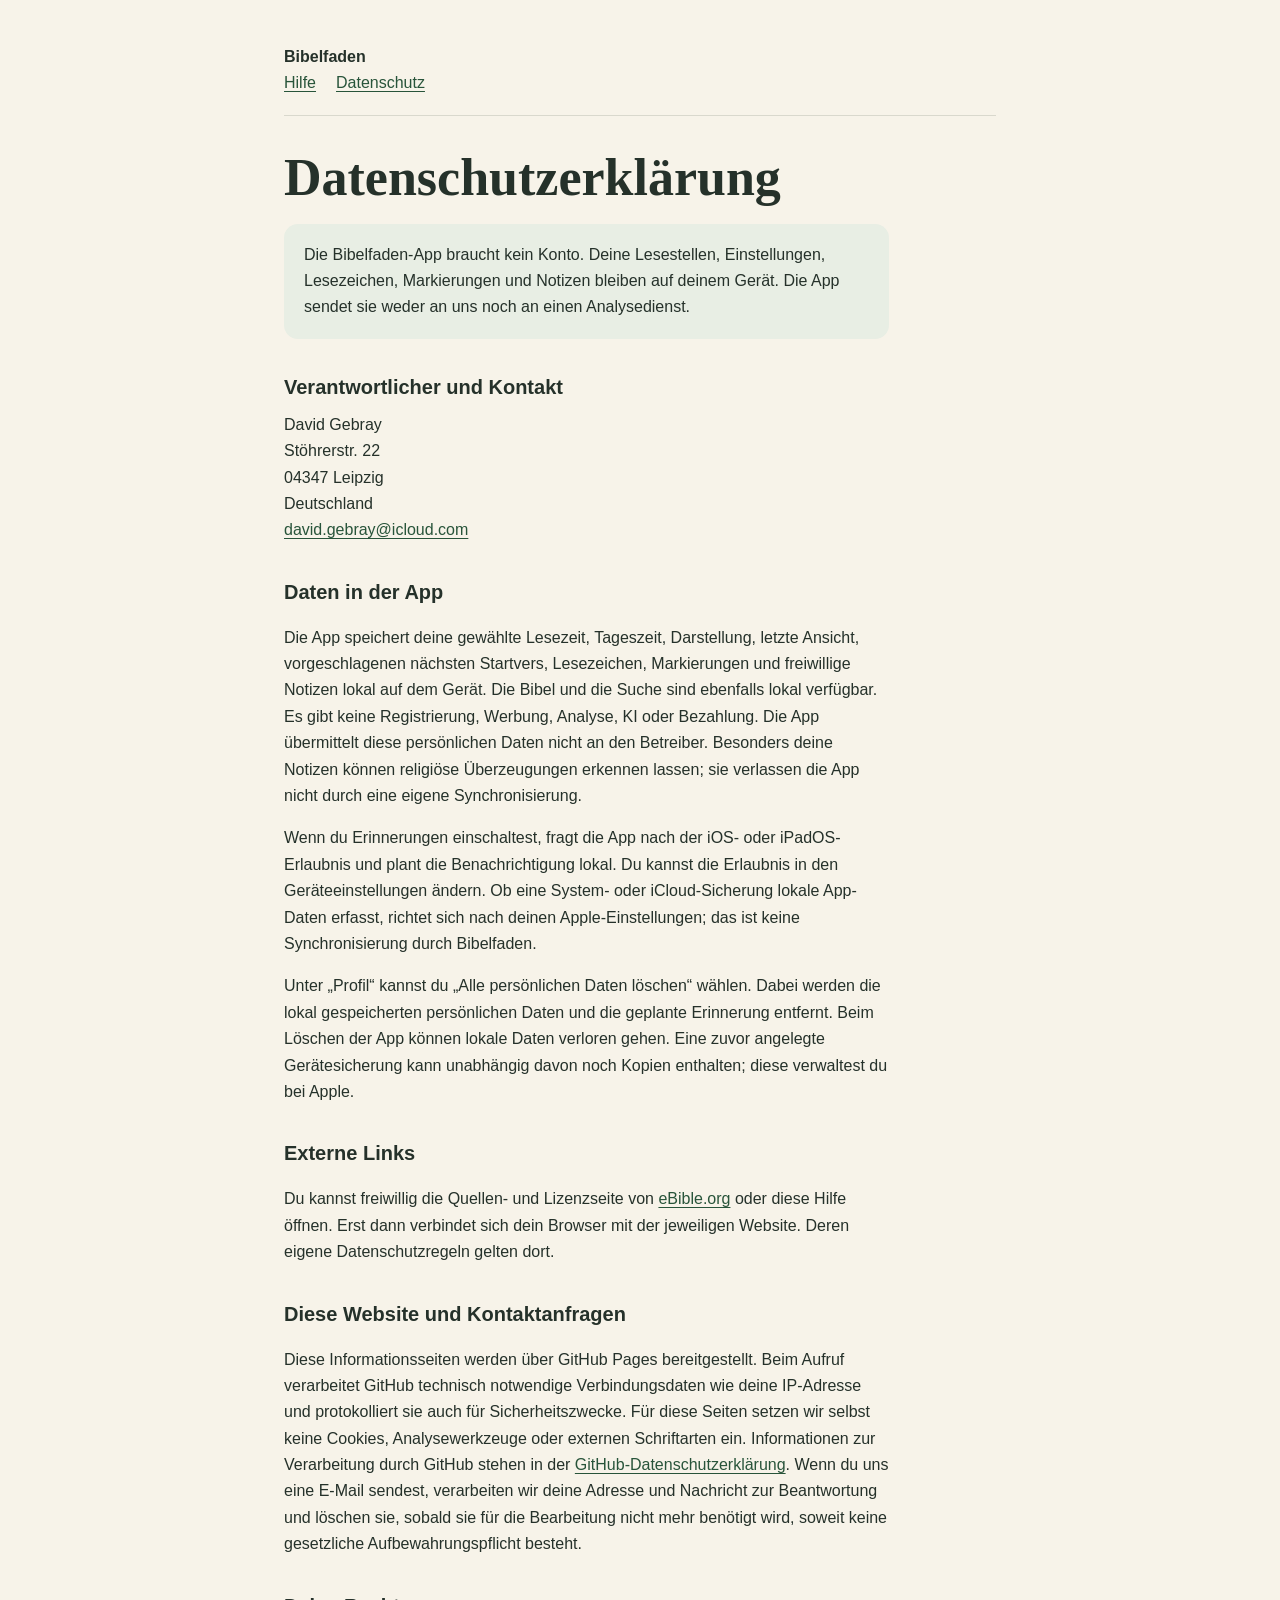
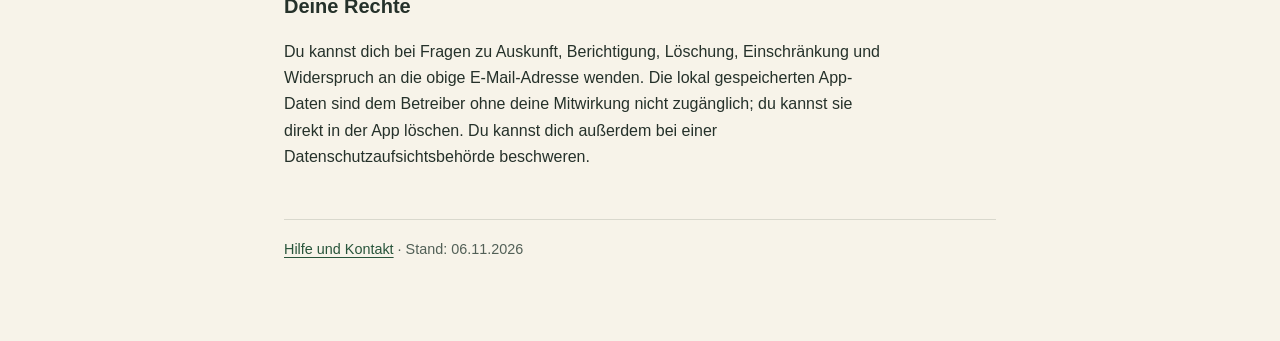
==== datenschutz.html @ 47ad61ff "Publish Bibelfaden help and privacy pages" ====
<!doctype html><html lang="de"><head><meta charset="utf-8"><meta name="viewport" content="width=device-width,initial-scale=1"><title>Bibelfaden – Datenschutz</title><link rel="stylesheet" href="style.css"></head><body><main><header><strong>Bibelfaden</strong><nav aria-label="Seiten"><a href="./">Hilfe</a><a href="datenschutz.html">Datenschutz</a></nav></header><h1>Datenschutzerklärung</h1><p class="note">Die Bibelfaden-App braucht kein Konto. Deine Lesestellen, Einstellungen, Lesezeichen, Markierungen und Notizen bleiben auf deinem Gerät. Die App sendet sie weder an uns noch an einen Analysedienst.</p><h2>Verantwortlicher und Kontakt</h2><address>David Gebray<br>Stöhrerstr. 22<br>04347 Leipzig<br>Deutschland<br><a href="mailto:david.gebray@icloud.com">david.gebray@icloud.com</a></address><h2>Daten in der App</h2><p>Die App speichert deine gewählte Lesezeit, Tageszeit, Darstellung, letzte Ansicht, vorgeschlagenen nächsten Startvers, Lesezeichen, Markierungen und freiwillige Notizen lokal auf dem Gerät. Die Bibel und die Suche sind ebenfalls lokal verfügbar. Es gibt keine Registrierung, Werbung, Analyse, KI oder Bezahlung. Die App übermittelt diese persönlichen Daten nicht an den Betreiber. Besonders deine Notizen können religiöse Überzeugungen erkennen lassen; sie verlassen die App nicht durch eine eigene Synchronisierung.</p><p>Wenn du Erinnerungen einschaltest, fragt die App nach der iOS- oder iPadOS-Erlaubnis und plant die Benachrichtigung lokal. Du kannst die Erlaubnis in den Geräteeinstellungen ändern. Ob eine System- oder iCloud-Sicherung lokale App-Daten erfasst, richtet sich nach deinen Apple-Einstellungen; das ist keine Synchronisierung durch Bibelfaden.</p><p>Unter „Profil“ kannst du „Alle persönlichen Daten löschen“ wählen. Dabei werden die lokal gespeicherten persönlichen Daten und die geplante Erinnerung entfernt. Beim Löschen der App können lokale Daten verloren gehen. Eine zuvor angelegte Gerätesicherung kann unabhängig davon noch Kopien enthalten; diese verwaltest du bei Apple.</p><h2>Externe Links</h2><p>Du kannst freiwillig die Quellen- und Lizenzseite von <a href="https://ebible.org/deu1951/copyright.htm">eBible.org</a> oder diese Hilfe öffnen. Erst dann verbindet sich dein Browser mit der jeweiligen Website. Deren eigene Datenschutzregeln gelten dort.</p><h2>Diese Website und Kontaktanfragen</h2><p>Diese Informationsseiten werden über GitHub Pages bereitgestellt. Beim Aufruf verarbeitet GitHub technisch notwendige Verbindungsdaten wie deine IP-Adresse und protokolliert sie auch für Sicherheitszwecke. Für diese Seiten setzen wir selbst keine Cookies, Analysewerkzeuge oder externen Schriftarten ein. Informationen zur Verarbeitung durch GitHub stehen in der <a href="https://docs.github.com/en/site-policy/privacy-policies/github-general-privacy-statement">GitHub-Datenschutzerklärung</a>. Wenn du uns eine E-Mail sendest, verarbeiten wir deine Adresse und Nachricht zur Beantwortung und löschen sie, sobald sie für die Bearbeitung nicht mehr benötigt wird, soweit keine gesetzliche Aufbewahrungspflicht besteht.</p><h2>Deine Rechte</h2><p>Du kannst dich bei Fragen zu Auskunft, Berichtigung, Löschung, Einschränkung und Widerspruch an die obige E-Mail-Adresse wenden. Die lokal gespeicherten App-Daten sind dem Betreiber ohne deine Mitwirkung nicht zugänglich; du kannst sie direkt in der App löschen. Du kannst dich außerdem bei einer Datenschutzaufsichtsbehörde beschweren.</p><footer><a href="./">Hilfe und Kontakt</a> · Stand: 06.11.2026</footer></main></body></html>
---- style.css ----
:root{color-scheme:light;font-family:-apple-system,BlinkMacSystemFont,"Segoe UI",sans-serif;color:#25312a;background:#f7f3e9}*{box-sizing:border-box}body{margin:0;line-height:1.65}main{max-width:760px;margin:0 auto;padding:44px 24px 80px}header{border-bottom:1px solid #d9d8cd;margin-bottom:32px;padding-bottom:18px}nav{display:flex;gap:20px;flex-wrap:wrap}h1{font-family:Georgia,serif;font-size:clamp(2rem,5vw,3.25rem);line-height:1.15;margin:28px 0 14px}h2{font-size:1.25rem;margin:32px 0 8px}p,li{max-width:68ch}a{color:#28543a;text-underline-offset:3px}address{font-style:normal}.note{background:#e8eee4;border-radius:14px;padding:18px 20px}footer{border-top:1px solid #d9d8cd;margin-top:48px;padding-top:18px;color:#526057;font-size:.9rem}
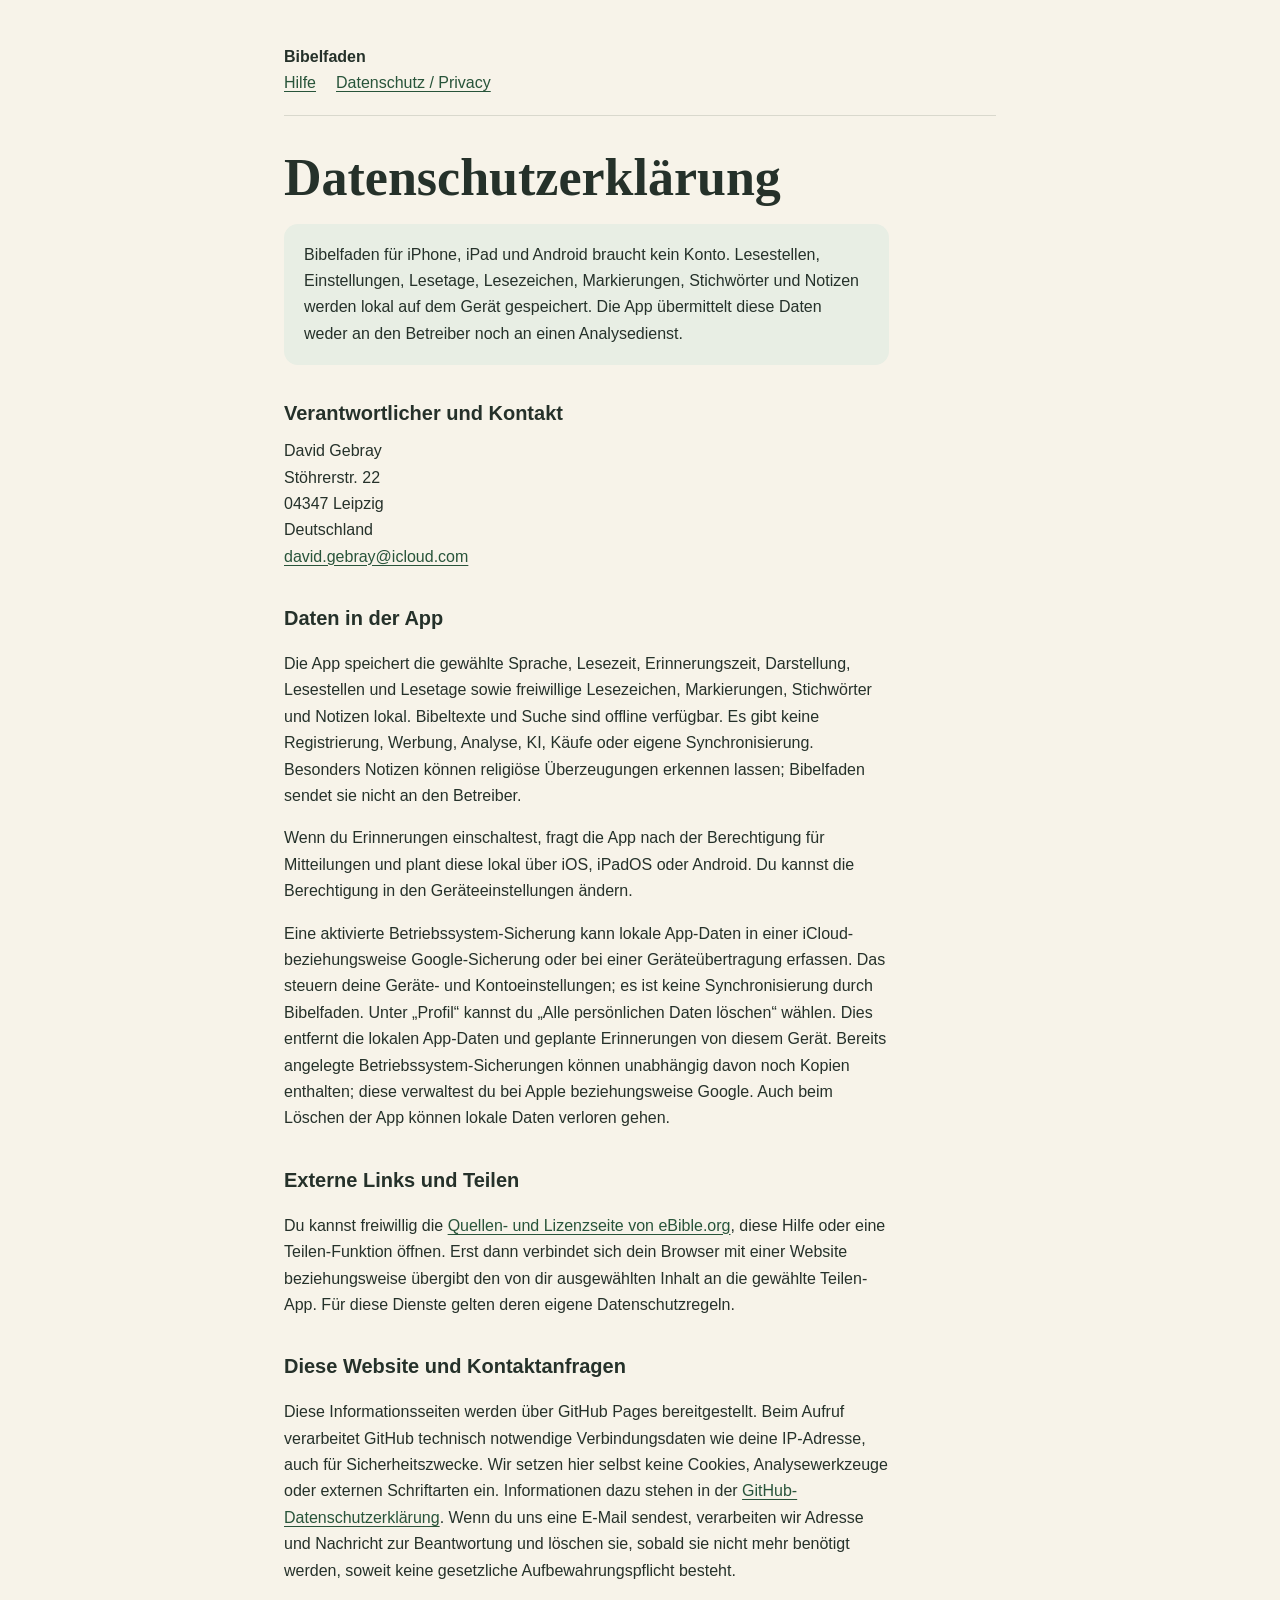
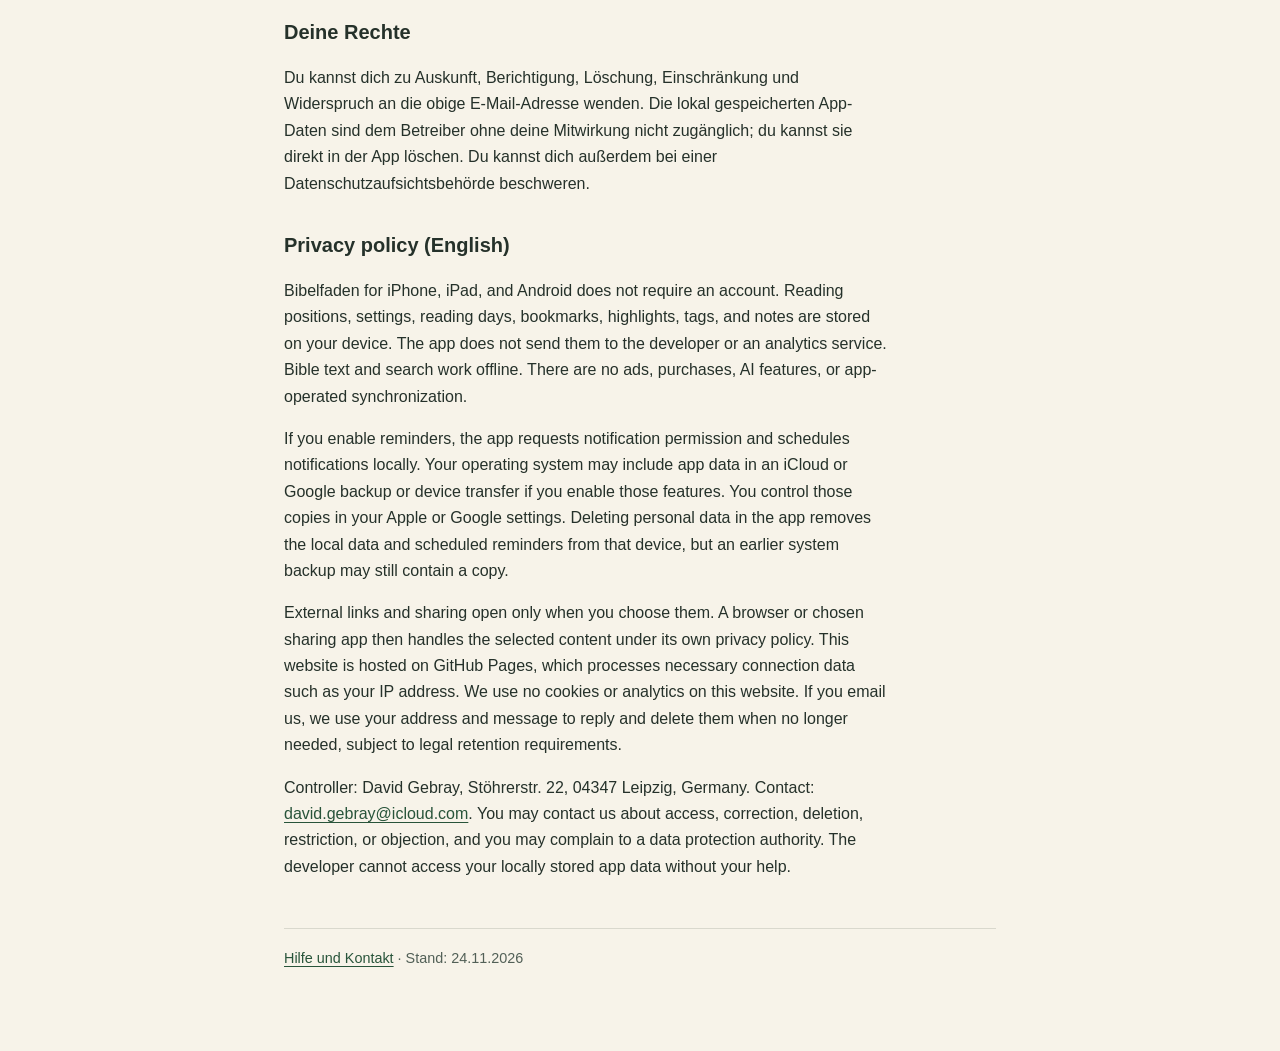
==== commit cf5baaf3: "Update Bibelfaden privacy policy for Android and English" ====
--- a/datenschutz.html
+++ b/datenschutz.html
@@ -1 +1,36 @@
-<!doctype html><html lang="de"><head><meta charset="utf-8"><meta name="viewport" content="width=device-width,initial-scale=1"><title>Bibelfaden – Datenschutz</title><link rel="stylesheet" href="style.css"></head><body><main><header><strong>Bibelfaden</strong><nav aria-label="Seiten"><a href="./">Hilfe</a><a href="datenschutz.html">Datenschutz</a></nav></header><h1>Datenschutzerklärung</h1><p class="note">Die Bibelfaden-App braucht kein Konto. Deine Lesestellen, Einstellungen, Lesezeichen, Markierungen und Notizen bleiben auf deinem Gerät. Die App sendet sie weder an uns noch an einen Analysedienst.</p><h2>Verantwortlicher und Kontakt</h2><address>David Gebray<br>Stöhrerstr. 22<br>04347 Leipzig<br>Deutschland<br><a href="mailto:david.gebray@icloud.com">david.gebray@icloud.com</a></address><h2>Daten in der App</h2><p>Die App speichert deine gewählte Lesezeit, Tageszeit, Darstellung, letzte Ansicht, vorgeschlagenen nächsten Startvers, Lesezeichen, Markierungen und freiwillige Notizen lokal auf dem Gerät. Die Bibel und die Suche sind ebenfalls lokal verfügbar. Es gibt keine Registrierung, Werbung, Analyse, KI oder Bezahlung. Die App übermittelt diese persönlichen Daten nicht an den Betreiber. Besonders deine Notizen können religiöse Überzeugungen erkennen lassen; sie verlassen die App nicht durch eine eigene Synchronisierung.</p><p>Wenn du Erinnerungen einschaltest, fragt die App nach der iOS- oder iPadOS-Erlaubnis und plant die Benachrichtigung lokal. Du kannst die Erlaubnis in den Geräteeinstellungen ändern. Ob eine System- oder iCloud-Sicherung lokale App-Daten erfasst, richtet sich nach deinen Apple-Einstellungen; das ist keine Synchronisierung durch Bibelfaden.</p><p>Unter „Profil“ kannst du „Alle persönlichen Daten löschen“ wählen. Dabei werden die lokal gespeicherten persönlichen Daten und die geplante Erinnerung entfernt. Beim Löschen der App können lokale Daten verloren gehen. Eine zuvor angelegte Gerätesicherung kann unabhängig davon noch Kopien enthalten; diese verwaltest du bei Apple.</p><h2>Externe Links</h2><p>Du kannst freiwillig die Quellen- und Lizenzseite von <a href="https://ebible.org/deu1951/copyright.htm">eBible.org</a> oder diese Hilfe öffnen. Erst dann verbindet sich dein Browser mit der jeweiligen Website. Deren eigene Datenschutzregeln gelten dort.</p><h2>Diese Website und Kontaktanfragen</h2><p>Diese Informationsseiten werden über GitHub Pages bereitgestellt. Beim Aufruf verarbeitet GitHub technisch notwendige Verbindungsdaten wie deine IP-Adresse und protokolliert sie auch für Sicherheitszwecke. Für diese Seiten setzen wir selbst keine Cookies, Analysewerkzeuge oder externen Schriftarten ein. Informationen zur Verarbeitung durch GitHub stehen in der <a href="https://docs.github.com/en/site-policy/privacy-policies/github-general-privacy-statement">GitHub-Datenschutzerklärung</a>. Wenn du uns eine E-Mail sendest, verarbeiten wir deine Adresse und Nachricht zur Beantwortung und löschen sie, sobald sie für die Bearbeitung nicht mehr benötigt wird, soweit keine gesetzliche Aufbewahrungspflicht besteht.</p><h2>Deine Rechte</h2><p>Du kannst dich bei Fragen zu Auskunft, Berichtigung, Löschung, Einschränkung und Widerspruch an die obige E-Mail-Adresse wenden. Die lokal gespeicherten App-Daten sind dem Betreiber ohne deine Mitwirkung nicht zugänglich; du kannst sie direkt in der App löschen. Du kannst dich außerdem bei einer Datenschutzaufsichtsbehörde beschweren.</p><footer><a href="./">Hilfe und Kontakt</a> · Stand: 06.11.2026</footer></main></body></html>
+<!doctype html>
+<html lang="de">
+<head>
+  <meta charset="utf-8">
+  <meta name="viewport" content="width=device-width,initial-scale=1">
+  <title>Bibelfaden – Datenschutz / Privacy</title>
+  <link rel="stylesheet" href="style.css">
+</head>
+<body>
+<main>
+  <header><strong>Bibelfaden</strong><nav aria-label="Seiten"><a href="./">Hilfe</a><a href="datenschutz.html">Datenschutz / Privacy</a></nav></header>
+  <h1>Datenschutzerklärung</h1>
+  <p class="note">Bibelfaden für iPhone, iPad und Android braucht kein Konto. Lesestellen, Einstellungen, Lesetage, Lesezeichen, Markierungen, Stichwörter und Notizen werden lokal auf dem Gerät gespeichert. Die App übermittelt diese Daten weder an den Betreiber noch an einen Analysedienst.</p>
+  <h2>Verantwortlicher und Kontakt</h2>
+  <address>David Gebray<br>Stöhrerstr. 22<br>04347 Leipzig<br>Deutschland<br><a href="mailto:david.gebray@icloud.com">david.gebray@icloud.com</a></address>
+  <h2>Daten in der App</h2>
+  <p>Die App speichert die gewählte Sprache, Lesezeit, Erinnerungszeit, Darstellung, Lesestellen und Lesetage sowie freiwillige Lesezeichen, Markierungen, Stichwörter und Notizen lokal. Bibeltexte und Suche sind offline verfügbar. Es gibt keine Registrierung, Werbung, Analyse, KI, Käufe oder eigene Synchronisierung. Besonders Notizen können religiöse Überzeugungen erkennen lassen; Bibelfaden sendet sie nicht an den Betreiber.</p>
+  <p>Wenn du Erinnerungen einschaltest, fragt die App nach der Berechtigung für Mitteilungen und plant diese lokal über iOS, iPadOS oder Android. Du kannst die Berechtigung in den Geräteeinstellungen ändern.</p>
+  <p>Eine aktivierte Betriebssystem-Sicherung kann lokale App-Daten in einer iCloud- beziehungsweise Google-Sicherung oder bei einer Geräteübertragung erfassen. Das steuern deine Geräte- und Kontoeinstellungen; es ist keine Synchronisierung durch Bibelfaden. Unter „Profil“ kannst du „Alle persönlichen Daten löschen“ wählen. Dies entfernt die lokalen App-Daten und geplante Erinnerungen von diesem Gerät. Bereits angelegte Betriebssystem-Sicherungen können unabhängig davon noch Kopien enthalten; diese verwaltest du bei Apple beziehungsweise Google. Auch beim Löschen der App können lokale Daten verloren gehen.</p>
+  <h2>Externe Links und Teilen</h2>
+  <p>Du kannst freiwillig die <a href="https://ebible.org/deu1951/copyright.htm">Quellen- und Lizenzseite von eBible.org</a>, diese Hilfe oder eine Teilen-Funktion öffnen. Erst dann verbindet sich dein Browser mit einer Website beziehungsweise übergibt den von dir ausgewählten Inhalt an die gewählte Teilen-App. Für diese Dienste gelten deren eigene Datenschutzregeln.</p>
+  <h2>Diese Website und Kontaktanfragen</h2>
+  <p>Diese Informationsseiten werden über GitHub Pages bereitgestellt. Beim Aufruf verarbeitet GitHub technisch notwendige Verbindungsdaten wie deine IP-Adresse, auch für Sicherheitszwecke. Wir setzen hier selbst keine Cookies, Analysewerkzeuge oder externen Schriftarten ein. Informationen dazu stehen in der <a href="https://docs.github.com/en/site-policy/privacy-policies/github-general-privacy-statement">GitHub-Datenschutzerklärung</a>. Wenn du uns eine E-Mail sendest, verarbeiten wir Adresse und Nachricht zur Beantwortung und löschen sie, sobald sie nicht mehr benötigt werden, soweit keine gesetzliche Aufbewahrungspflicht besteht.</p>
+  <h2>Deine Rechte</h2>
+  <p>Du kannst dich zu Auskunft, Berichtigung, Löschung, Einschränkung und Widerspruch an die obige E-Mail-Adresse wenden. Die lokal gespeicherten App-Daten sind dem Betreiber ohne deine Mitwirkung nicht zugänglich; du kannst sie direkt in der App löschen. Du kannst dich außerdem bei einer Datenschutzaufsichtsbehörde beschweren.</p>
+  <section lang="en" aria-labelledby="privacy-en">
+    <h2 id="privacy-en">Privacy policy (English)</h2>
+    <p>Bibelfaden for iPhone, iPad, and Android does not require an account. Reading positions, settings, reading days, bookmarks, highlights, tags, and notes are stored on your device. The app does not send them to the developer or an analytics service. Bible text and search work offline. There are no ads, purchases, AI features, or app-operated synchronization.</p>
+    <p>If you enable reminders, the app requests notification permission and schedules notifications locally. Your operating system may include app data in an iCloud or Google backup or device transfer if you enable those features. You control those copies in your Apple or Google settings. Deleting personal data in the app removes the local data and scheduled reminders from that device, but an earlier system backup may still contain a copy.</p>
+    <p>External links and sharing open only when you choose them. A browser or chosen sharing app then handles the selected content under its own privacy policy. This website is hosted on GitHub Pages, which processes necessary connection data such as your IP address. We use no cookies or analytics on this website. If you email us, we use your address and message to reply and delete them when no longer needed, subject to legal retention requirements.</p>
+    <p>Controller: David Gebray, Stöhrerstr. 22, 04347 Leipzig, Germany. Contact: <a href="mailto:david.gebray@icloud.com">david.gebray@icloud.com</a>. You may contact us about access, correction, deletion, restriction, or objection, and you may complain to a data protection authority. The developer cannot access your locally stored app data without your help.</p>
+  </section>
+  <footer><a href="./">Hilfe und Kontakt</a> · Stand: 24.11.2026</footer>
+</main>
+</body>
+</html>
